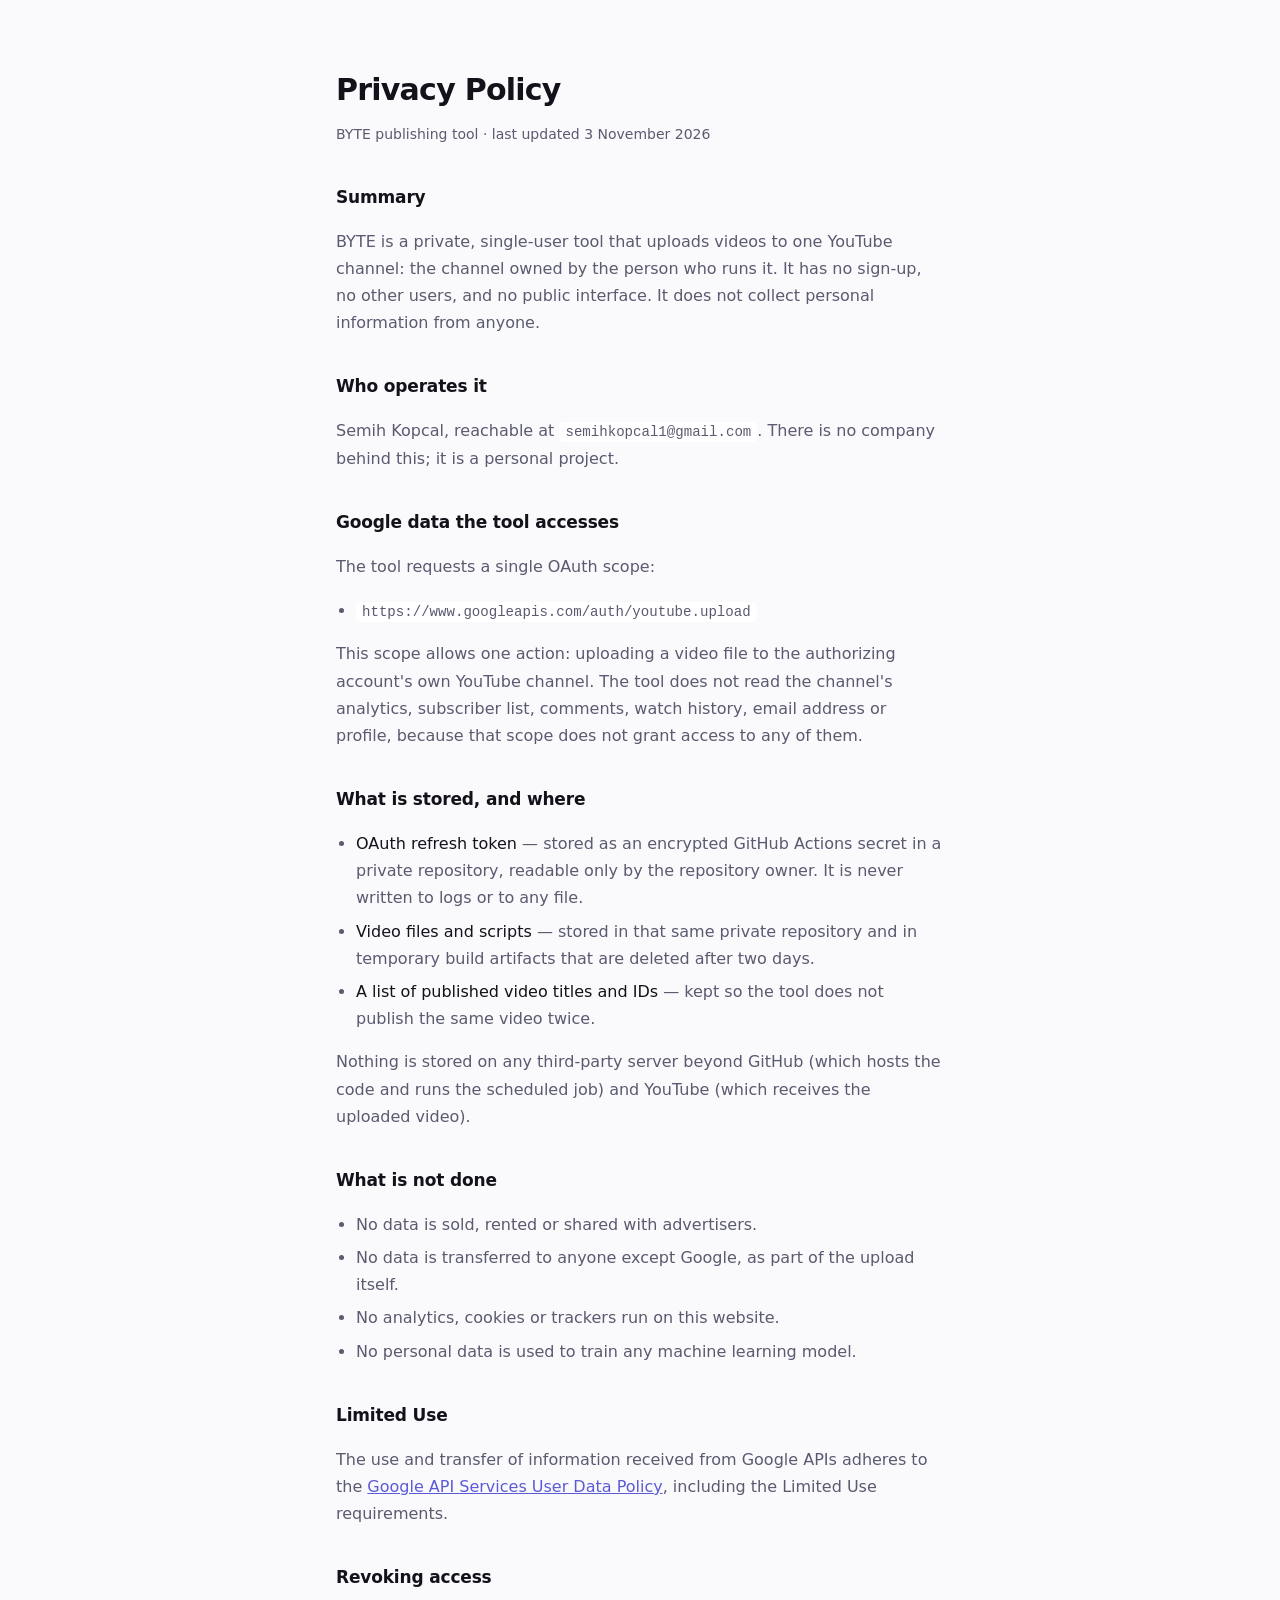
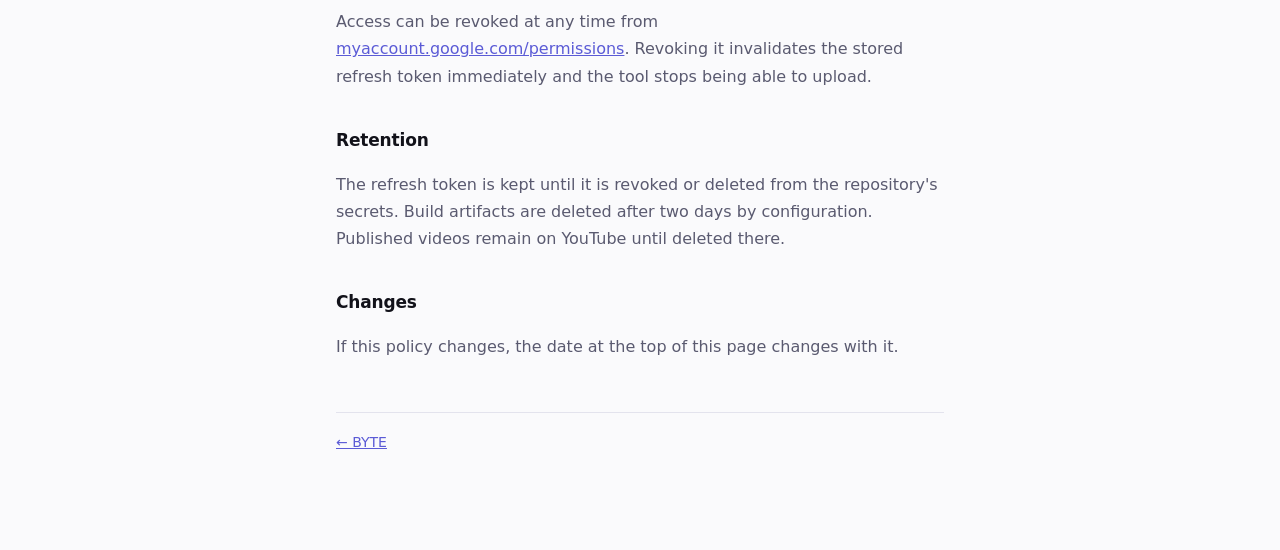
==== privacy.html @ fe5a4f28 "Add files via upload" ====
<!doctype html>
<html lang="en">
<head>
<meta charset="utf-8">
<meta name="viewport" content="width=device-width, initial-scale=1">
<title>BYTE — Privacy Policy</title>
<meta name="description" content="Privacy policy for the BYTE publishing tool.">
<style>
  :root{
    --bg:#07070c; --surface:#11111c; --line:#24243a; 
    color-scheme:dark;
  }
  @media (prefers-color-scheme:light){
    :root:not([data-theme="dark"]){
      --bg:#fafafc; --surface:#fff; --line:#e3e3ed;
      --fg:#12121a; --dim:#5a5a70; --violet:#5b5bd6;
      color-scheme:light;
    }
  }
  *{box-sizing:border-box}
  body{margin:0;background:var(--bg);color:var(--fg);
    font:16px/1.7 ui-sans-serif,system-ui,-apple-system,"Segoe UI",sans-serif}
  .wrap{max-width:640px;margin:0 auto;padding:64px 16px 96px}
  h1{font-size:30px;font-weight:800;letter-spacing:-.025em;margin:0}
  .date{color:var(--dim);font-size:14px;margin:8px 0 0}
  h2{font-size:17px;margin:36px 0 8px;letter-spacing:-.01em}
  p,li{color:var(--dim)}
  p{max-width:60ch}
  ul{padding-left:20px}
  li{margin:6px 0}
  .fg{color:var(--fg)}
  a{color:var(--violet)}
  code{font-family:ui-monospace,Menlo,Consolas,monospace;font-size:.88em;
    background:var(--surface);padding:2px 6px;border-radius:5px;
    word-break:break-all}
  footer{margin-top:52px;border-top:1px solid var(--line);padding-top:18px;
    font-size:14px;color:var(--dim)}
</style>
</head>
<body>
<div class="wrap">

  <h1>Privacy Policy</h1>
  <p class="date">BYTE publishing tool · last updated 3 November 2026</p>

  <h2>Summary</h2>
  <p>
    BYTE is a private, single-user tool that uploads videos to one YouTube
    channel: the channel owned by the person who runs it. It has no sign-up,
    no other users, and no public interface. It does not collect personal
    information from anyone.
  </p>

  <h2>Who operates it</h2>
  <p>
    Semih Kopcal, reachable at <code>semihkopcal1@gmail.com</code>. There is
    no company behind this; it is a personal project.
  </p>

  <h2>Google data the tool accesses</h2>
  <p>
    The tool requests a single OAuth scope:
  </p>
  <ul>
    <li><code>https://www.googleapis.com/auth/youtube.upload</code></li>
  </ul>
  <p>
    This scope allows one action: uploading a video file to the authorizing
    account's own YouTube channel. The tool does not read the channel's
    analytics, subscriber list, comments, watch history, email address or
    profile, because that scope does not grant access to any of them.
  </p>

  <h2>What is stored, and where</h2>
  <ul>
    <li><span class="fg">OAuth refresh token</span> — stored as an encrypted
      GitHub Actions secret in a private repository, readable only by the
      repository owner. It is never written to logs or to any file.</li>
    <li><span class="fg">Video files and scripts</span> — stored in that same
      private repository and in temporary build artifacts that are deleted
      after two days.</li>
    <li><span class="fg">A list of published video titles and IDs</span> —
      kept so the tool does not publish the same video twice.</li>
  </ul>
  <p>
    Nothing is stored on any third-party server beyond GitHub (which hosts
    the code and runs the scheduled job) and YouTube (which receives the
    uploaded video).
  </p>

  <h2>What is not done</h2>
  <ul>
    <li>No data is sold, rented or shared with advertisers.</li>
    <li>No data is transferred to anyone except Google, as part of the upload itself.</li>
    <li>No analytics, cookies or trackers run on this website.</li>
    <li>No personal data is used to train any machine learning model.</li>
  </ul>

  <h2>Limited Use</h2>
  <p>
    The use and transfer of information received from Google APIs adheres to
    the <a href="https://developers.google.com/terms/api-services-user-data-policy"
    target="_blank" rel="noopener">Google API Services User Data Policy</a>,
    including the Limited Use requirements.
  </p>

  <h2>Revoking access</h2>
  <p>
    Access can be revoked at any time from
    <a href="https://myaccount.google.com/permissions" target="_blank"
    rel="noopener">myaccount.google.com/permissions</a>. Revoking it
    invalidates the stored refresh token immediately and the tool stops
    being able to upload.
  </p>

  <h2>Retention</h2>
  <p>
    The refresh token is kept until it is revoked or deleted from the
    repository's secrets. Build artifacts are deleted after two days by
    configuration. Published videos remain on YouTube until deleted there.
  </p>

  <h2>Changes</h2>
  <p>
    If this policy changes, the date at the top of this page changes with it.
  </p>

  <footer>
    <a href="index.html">← BYTE</a>
  </footer>

</div>
</body>
</html>
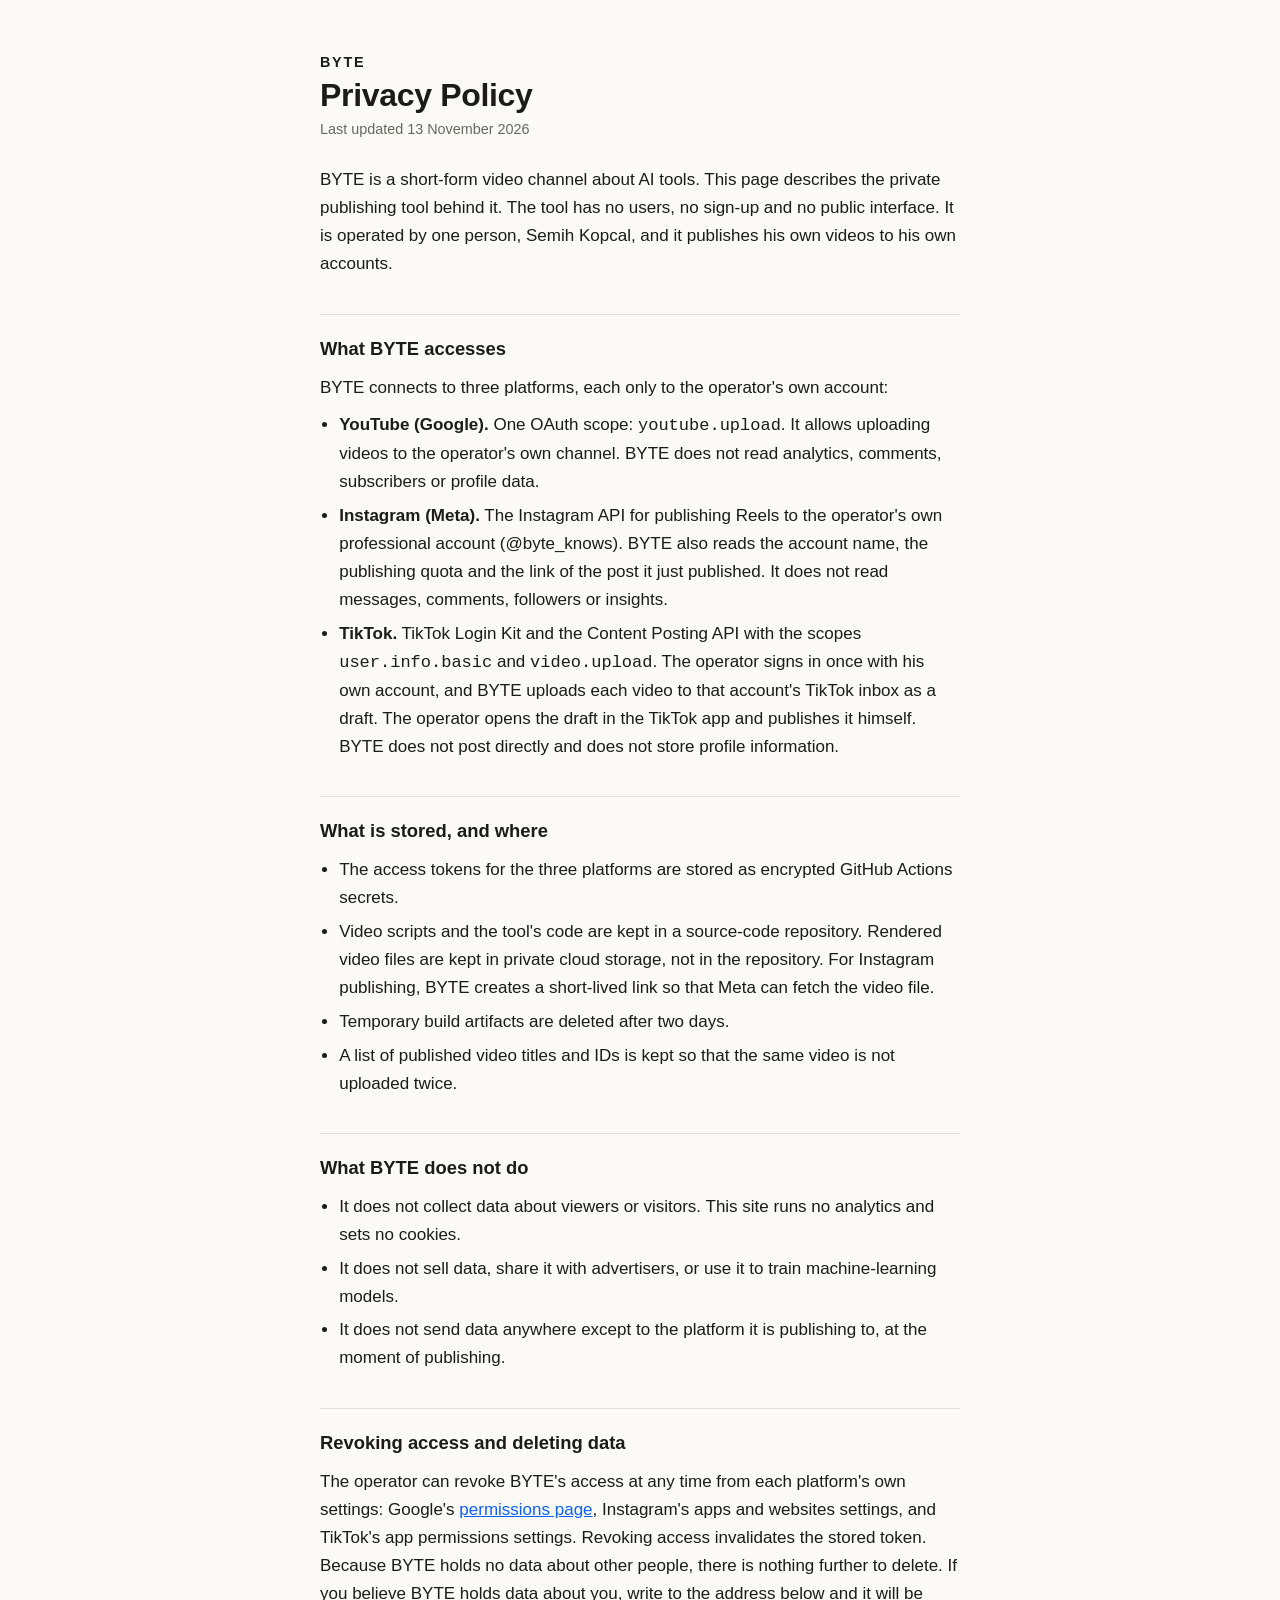
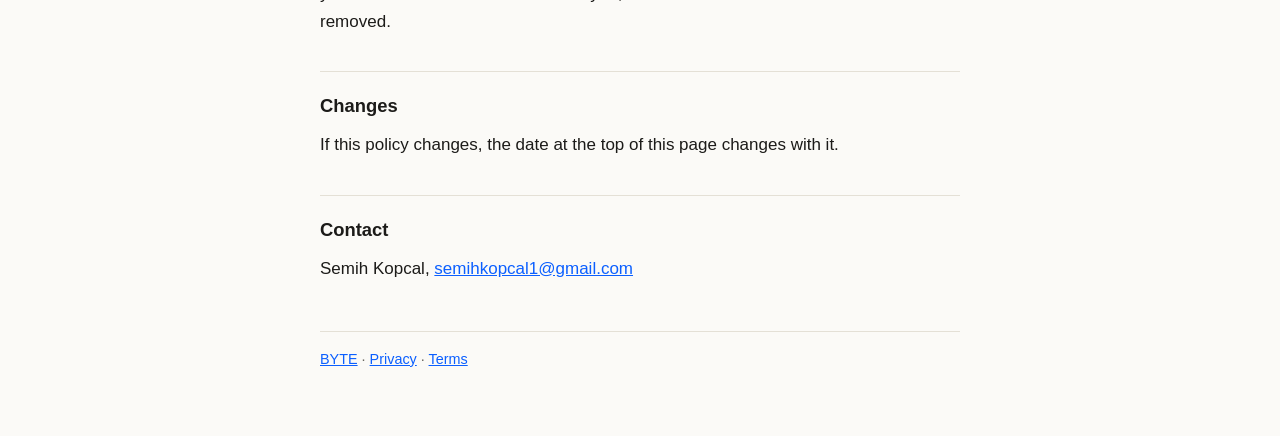
==== commit a81c27ff: "Gizlilik sayfasına Instagram ve TikTok eklendi, kullanım şartları sayfası eklendi" ====
--- a/privacy.html
+++ b/privacy.html
@@ -2,133 +2,52 @@
 <html lang="en">
 <head>
 <meta charset="utf-8">
-<meta name="viewport" content="width=device-width, initial-scale=1">
-<title>BYTE — Privacy Policy</title>
-<meta name="description" content="Privacy policy for the BYTE publishing tool.">
-<style>
-  :root{
-    --bg:#07070c; --surface:#11111c; --line:#24243a; 
-    color-scheme:dark;
-  }
-  @media (prefers-color-scheme:light){
-    :root:not([data-theme="dark"]){
-      --bg:#fafafc; --surface:#fff; --line:#e3e3ed;
-      --fg:#12121a; --dim:#5a5a70; --violet:#5b5bd6;
-      color-scheme:light;
-    }
-  }
-  *{box-sizing:border-box}
-  body{margin:0;background:var(--bg);color:var(--fg);
-    font:16px/1.7 ui-sans-serif,system-ui,-apple-system,"Segoe UI",sans-serif}
-  .wrap{max-width:640px;margin:0 auto;padding:64px 16px 96px}
-  h1{font-size:30px;font-weight:800;letter-spacing:-.025em;margin:0}
-  .date{color:var(--dim);font-size:14px;margin:8px 0 0}
-  h2{font-size:17px;margin:36px 0 8px;letter-spacing:-.01em}
-  p,li{color:var(--dim)}
-  p{max-width:60ch}
-  ul{padding-left:20px}
-  li{margin:6px 0}
-  .fg{color:var(--fg)}
-  a{color:var(--violet)}
-  code{font-family:ui-monospace,Menlo,Consolas,monospace;font-size:.88em;
-    background:var(--surface);padding:2px 6px;border-radius:5px;
-    word-break:break-all}
-  footer{margin-top:52px;border-top:1px solid var(--line);padding-top:18px;
-    font-size:14px;color:var(--dim)}
-</style>
+<meta name="viewport" content="width=device-width,initial-scale=1">
+<title>Privacy Policy · BYTE</title>
+<meta name="description" content="Privacy policy for BYTE, a private tool that publishes short videos about AI tools to its operator's own YouTube, Instagram and TikTok accounts.">
+<link rel="stylesheet" href="style.css">
 </head>
 <body>
-<div class="wrap">
+<main>
+<a class="brand" href="index.html">BYTE</a>
+<h1>Privacy Policy</h1>
+<p class="meta">Last updated 13 November 2026</p>
 
-  <h1>Privacy Policy</h1>
-  <p class="date">BYTE publishing tool · last updated 3 November 2026</p>
+<p>BYTE is a short-form video channel about AI tools. This page describes the private publishing tool behind it. The tool has no users, no sign-up and no public interface. It is operated by one person, Semih Kopcal, and it publishes his own videos to his own accounts.</p>
 
-  <h2>Summary</h2>
-  <p>
-    BYTE is a private, single-user tool that uploads videos to one YouTube
-    channel: the channel owned by the person who runs it. It has no sign-up,
-    no other users, and no public interface. It does not collect personal
-    information from anyone.
-  </p>
+<h2>What BYTE accesses</h2>
+<p>BYTE connects to three platforms, each only to the operator's own account:</p>
+<ul>
+<li><strong>YouTube (Google).</strong> One OAuth scope: <code>youtube.upload</code>. It allows uploading videos to the operator's own channel. BYTE does not read analytics, comments, subscribers or profile data.</li>
+<li><strong>Instagram (Meta).</strong> The Instagram API for publishing Reels to the operator's own professional account (@byte_knows). BYTE also reads the account name, the publishing quota and the link of the post it just published. It does not read messages, comments, followers or insights.</li>
+<li><strong>TikTok.</strong> TikTok Login Kit and the Content Posting API with the scopes <code>user.info.basic</code> and <code>video.upload</code>. The operator signs in once with his own account, and BYTE uploads each video to that account's TikTok inbox as a draft. The operator opens the draft in the TikTok app and publishes it himself. BYTE does not post directly and does not store profile information.</li>
+</ul>
 
-  <h2>Who operates it</h2>
-  <p>
-    Semih Kopcal, reachable at <code>semihkopcal1@gmail.com</code>. There is
-    no company behind this; it is a personal project.
-  </p>
+<h2>What is stored, and where</h2>
+<ul>
+<li>The access tokens for the three platforms are stored as encrypted GitHub Actions secrets.</li>
+<li>Video scripts and the tool's code are kept in a source-code repository. Rendered video files are kept in private cloud storage, not in the repository. For Instagram publishing, BYTE creates a short-lived link so that Meta can fetch the video file.</li>
+<li>Temporary build artifacts are deleted after two days.</li>
+<li>A list of published video titles and IDs is kept so that the same video is not uploaded twice.</li>
+</ul>
 
-  <h2>Google data the tool accesses</h2>
-  <p>
-    The tool requests a single OAuth scope:
-  </p>
-  <ul>
-    <li><code>https://www.googleapis.com/auth/youtube.upload</code></li>
-  </ul>
-  <p>
-    This scope allows one action: uploading a video file to the authorizing
-    account's own YouTube channel. The tool does not read the channel's
-    analytics, subscriber list, comments, watch history, email address or
-    profile, because that scope does not grant access to any of them.
-  </p>
+<h2>What BYTE does not do</h2>
+<ul>
+<li>It does not collect data about viewers or visitors. This site runs no analytics and sets no cookies.</li>
+<li>It does not sell data, share it with advertisers, or use it to train machine-learning models.</li>
+<li>It does not send data anywhere except to the platform it is publishing to, at the moment of publishing.</li>
+</ul>
 
-  <h2>What is stored, and where</h2>
-  <ul>
-    <li><span class="fg">OAuth refresh token</span> — stored as an encrypted
-      GitHub Actions secret in a private repository, readable only by the
-      repository owner. It is never written to logs or to any file.</li>
-    <li><span class="fg">Video files and scripts</span> — stored in that same
-      private repository and in temporary build artifacts that are deleted
-      after two days.</li>
-    <li><span class="fg">A list of published video titles and IDs</span> —
-      kept so the tool does not publish the same video twice.</li>
-  </ul>
-  <p>
-    Nothing is stored on any third-party server beyond GitHub (which hosts
-    the code and runs the scheduled job) and YouTube (which receives the
-    uploaded video).
-  </p>
+<h2>Revoking access and deleting data</h2>
+<p>The operator can revoke BYTE's access at any time from each platform's own settings: Google's <a href="https://myaccount.google.com/permissions">permissions page</a>, Instagram's apps and websites settings, and TikTok's app permissions settings. Revoking access invalidates the stored token. Because BYTE holds no data about other people, there is nothing further to delete. If you believe BYTE holds data about you, write to the address below and it will be removed.</p>
 
-  <h2>What is not done</h2>
-  <ul>
-    <li>No data is sold, rented or shared with advertisers.</li>
-    <li>No data is transferred to anyone except Google, as part of the upload itself.</li>
-    <li>No analytics, cookies or trackers run on this website.</li>
-    <li>No personal data is used to train any machine learning model.</li>
-  </ul>
+<h2>Changes</h2>
+<p>If this policy changes, the date at the top of this page changes with it.</p>
 
-  <h2>Limited Use</h2>
-  <p>
-    The use and transfer of information received from Google APIs adheres to
-    the <a href="https://developers.google.com/terms/api-services-user-data-policy"
-    target="_blank" rel="noopener">Google API Services User Data Policy</a>,
-    including the Limited Use requirements.
-  </p>
+<h2>Contact</h2>
+<p>Semih Kopcal, <a href="mailto:semihkopcal1@gmail.com">semihkopcal1@gmail.com</a></p>
 
-  <h2>Revoking access</h2>
-  <p>
-    Access can be revoked at any time from
-    <a href="https://myaccount.google.com/permissions" target="_blank"
-    rel="noopener">myaccount.google.com/permissions</a>. Revoking it
-    invalidates the stored refresh token immediately and the tool stops
-    being able to upload.
-  </p>
-
-  <h2>Retention</h2>
-  <p>
-    The refresh token is kept until it is revoked or deleted from the
-    repository's secrets. Build artifacts are deleted after two days by
-    configuration. Published videos remain on YouTube until deleted there.
-  </p>
-
-  <h2>Changes</h2>
-  <p>
-    If this policy changes, the date at the top of this page changes with it.
-  </p>
-
-  <footer>
-    <a href="index.html">← BYTE</a>
-  </footer>
-
-</div>
+<footer><a href="index.html">BYTE</a> · <a href="privacy.html">Privacy</a> · <a href="terms.html">Terms</a></footer>
+</main>
 </body>
 </html>
--- a/style.css
+++ b/style.css
@@ -0,0 +1,14 @@
+:root{--bg:#fbfaf7;--fg:#1c1b19;--muted:#6a675f;--line:#e4e0d6;--accent:#0b5fff}
+@media (prefers-color-scheme:dark){:root{--bg:#141412;--fg:#ecebe6;--muted:#9c998f;--line:#2c2b27;--accent:#7fb0ff}}
+*{box-sizing:border-box}
+body{margin:0;background:var(--bg);color:var(--fg);font:17px/1.65 -apple-system,BlinkMacSystemFont,"Segoe UI",Roboto,Helvetica,Arial,sans-serif}
+main{max-width:42rem;margin:0 auto;padding:3rem max(1rem,env(safe-area-inset-left)) 4rem}
+h1{font-size:2rem;line-height:1.2;margin:0 0 .25rem;letter-spacing:-.01em}
+h2{font-size:1.15rem;margin:2.2rem 0 .5rem;padding-top:1.2rem;border-top:1px solid var(--line)}
+p,ul{margin:.6rem 0}
+ul{padding-left:1.2rem}
+li{margin:.35rem 0}
+a{color:var(--accent)}
+.meta{color:var(--muted);font-size:.9rem;margin:0 0 1.5rem}
+.brand{font-weight:700;letter-spacing:.12em;text-decoration:none;color:var(--fg);font-size:.9rem}
+footer{margin-top:3rem;padding-top:1rem;border-top:1px solid var(--line);color:var(--muted);font-size:.9rem}
